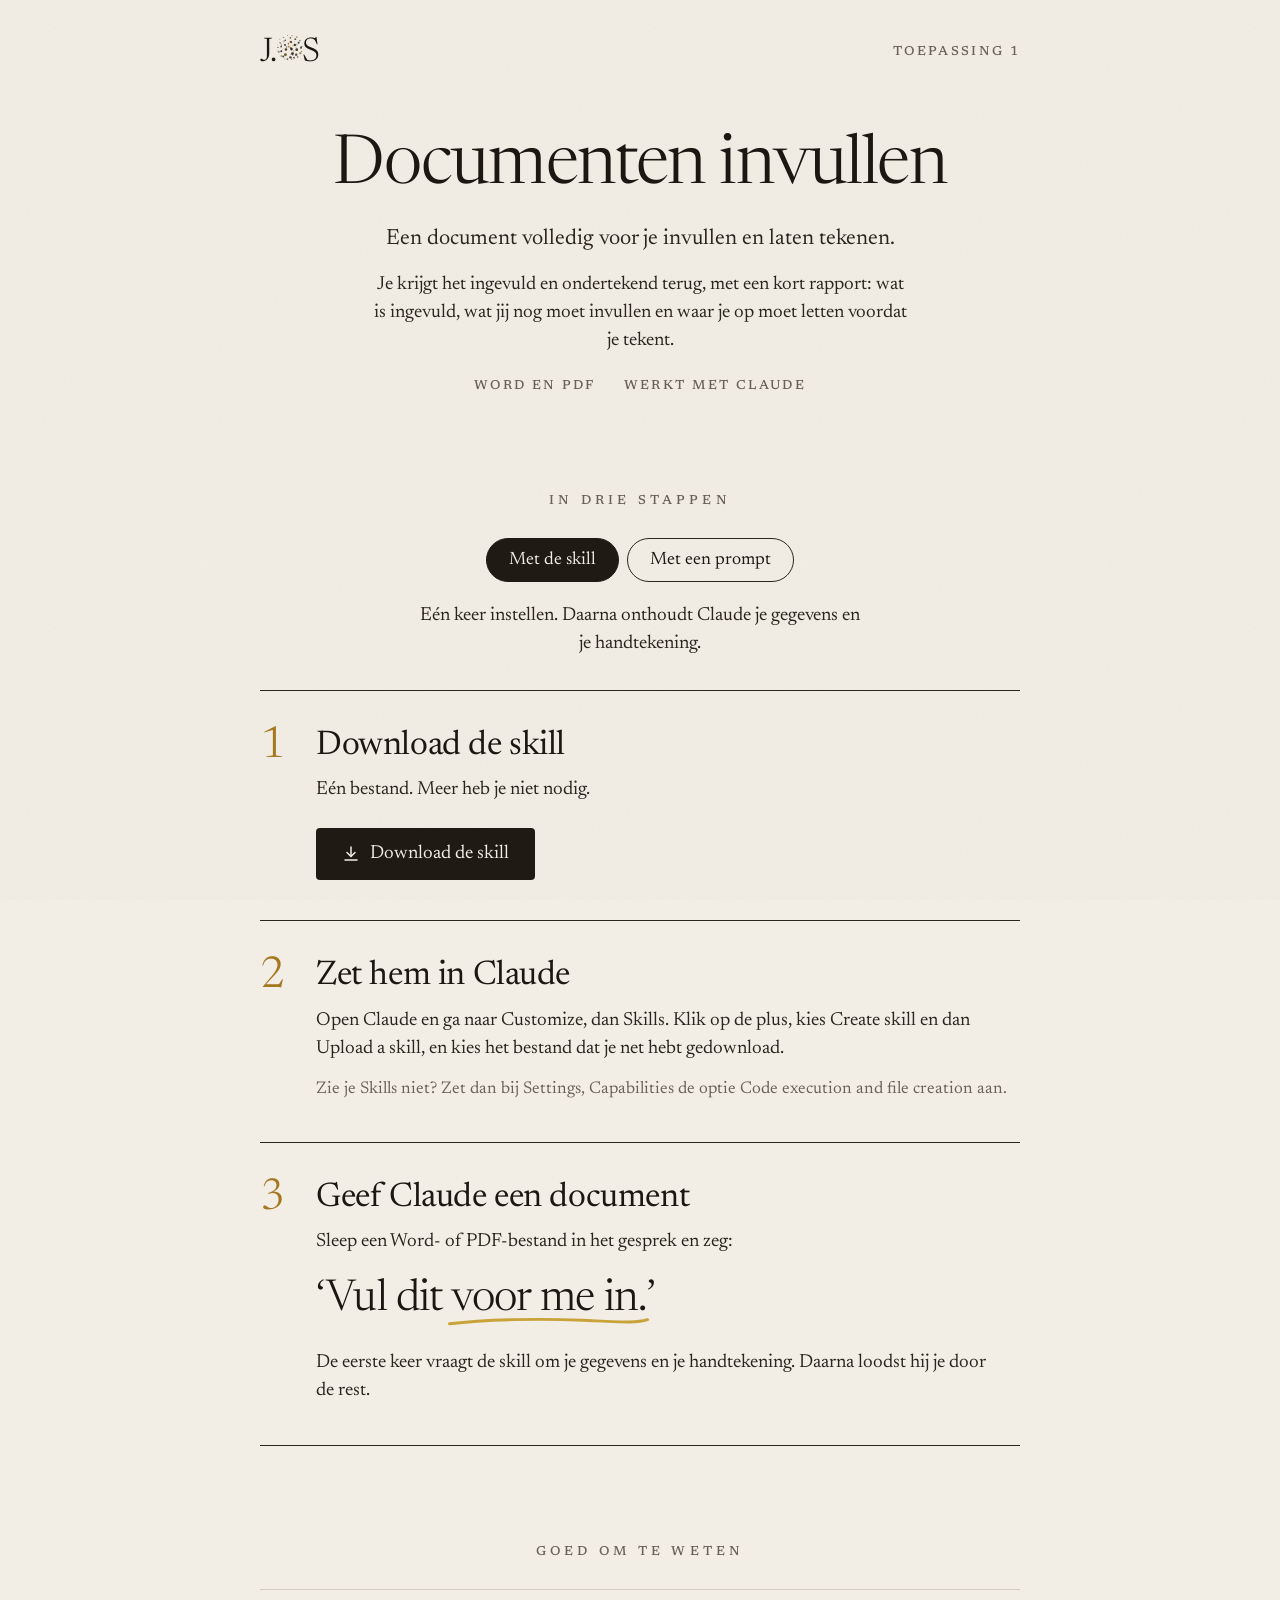
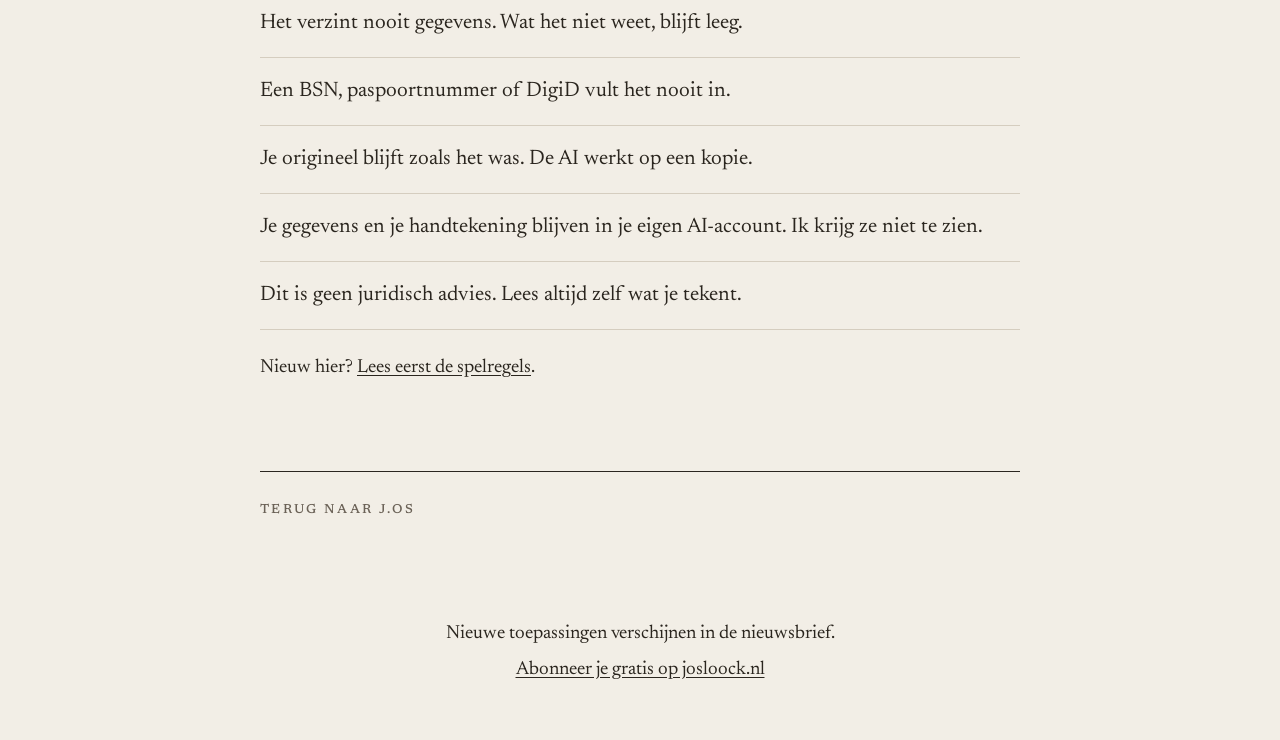
==== documenten-invullen/index.html @ 1855bec7 "Eerste versie van J.OS De homepage met het levende systeem, de pagina Begin hier en de eerste toepas" ====
<!doctype html>
<html lang="nl" class="no-js">
<head>
<meta charset="utf-8">
<meta name="viewport" content="width=device-width, initial-scale=1">
<title>Documenten invullen · J.OS</title>
<meta name="description" content="Een document volledig voor je invullen en laten tekenen.">
<meta name="robots" content="noindex, nofollow">
<meta name="theme-color" content="#F2EEE6">
<link rel="icon" href="../assets/favicon.svg" type="image/svg+xml">
<link rel="apple-touch-icon" href="../assets/apple-touch-icon.png">
<meta property="og:type" content="website">
<meta property="og:title" content="Documenten invullen · J.OS">
<meta property="og:description" content="Een document volledig voor je invullen en laten tekenen.">
<meta property="og:image" content="https://os.josloock.nl/assets/og.png">
<meta name="twitter:card" content="summary_large_image">
<link rel="preload" href="../assets/fonts/newsreader-latin-opsz-normal.woff2" as="font" type="font/woff2" crossorigin>
<link rel="stylesheet" href="../assets/site.css">
<script>try{if(sessionStorage.getItem("jos-arrive")){sessionStorage.removeItem("jos-arrive");document.documentElement.classList.add("arrive")}}catch(e){}</script>
</head>
<body>
<div class="page">

<header class="col">
<div class="topbar">
<a class="home-link" href="../index.html" aria-label="J.OS, terug naar het begin"><span class="mark" aria-hidden="true">J.<canvas data-orb="mini"></canvas>S</span></a>
<p class="caps">Toepassing 1</p>
</div>

<div class="intro">
<h1>Documenten invullen</h1>
<p class="lede">Een document volledig voor je invullen en laten tekenen.</p>
<p class="more">Je krijgt het ingevuld en ondertekend terug, met een kort rapport: wat is ingevuld, wat jij nog moet invullen en waar je op moet letten voordat je tekent.</p>
<ul class="meta caps">
<li>Word en PDF</li>
<li>Werkt met Claude</li>
</ul>
</div>
</header>

<main class="col">

<!-- Demo: zet hier de video neer zodra die er is.
<section class="demo" aria-label="Demo">
<video src="demo.mp4" poster="demo.jpg" controls preload="none"></video>
</section>
-->

<section class="section" aria-labelledby="stappen">
<h2 class="caps caps-wide center" id="stappen">In drie stappen</h2>

<div class="routes" role="tablist" aria-label="Kies hoe je begint">
<button class="route" type="button" role="tab" id="tab-skill" aria-controls="route-skill" aria-selected="true">Met de skill</button>
<button class="route" type="button" role="tab" id="tab-prompt" aria-controls="route-prompt" aria-selected="false">Met een prompt</button>
</div>

<div id="route-skill" role="tabpanel" aria-labelledby="tab-skill">
<p class="route-lede">Eén keer instellen. Daarna onthoudt Claude je gegevens en je handtekening.</p>
<ol class="steps">

<li class="step">
<span class="step-num" aria-hidden="true">1</span>
<div class="step-body">
<h3>Download de skill</h3>
<p>Eén bestand. Meer heb je niet nodig.</p>
<a class="button" href="../downloads/documenten-invullen.zip" download>
<svg viewBox="0 0 18 18" aria-hidden="true"><path d="M9 2v9"/><path d="M5 7.5l4 4 4-4"/><path d="M3 15h12"/></svg>
Download de skill
</a>
</div>
</li>

<li class="step">
<span class="step-num" aria-hidden="true">2</span>
<div class="step-body">
<h3>Zet hem in Claude</h3>
<p>Open Claude en ga naar Customize, dan Skills. Klik op de plus, kies Create skill en dan Upload a skill, en kies het bestand dat je net hebt gedownload.</p>
<p class="hint">Zie je Skills niet? Zet dan bij Settings, Capabilities de optie Code execution and file creation aan.</p>
</div>
</li>

<li class="step">
<span class="step-num" aria-hidden="true">3</span>
<div class="step-body">
<h3>Geef Claude een document</h3>
<p>Sleep een Word- of PDF-bestand in het gesprek en zeg:</p>
<p class="say">&lsquo;Vul dit <span class="u">voor me in.<svg viewBox="0 0 300 24" preserveAspectRatio="none" aria-hidden="true"><path pathLength="1" d="M4 15 C 60 7, 140 6, 200 9 S 280 14, 296 8"/></svg></span>&rsquo;</p>
<p class="after">De eerste keer vraagt de skill om je gegevens en je handtekening. Daarna loodst hij je door de rest.</p>
</div>
</li>

</ol>
</div>

<div id="route-prompt" role="tabpanel" aria-labelledby="tab-prompt">
<p class="route-lede">Meteen proberen, zonder iets te installeren. Je vult je gegevens elke keer zelf in.</p>
<ol class="steps">

<li class="step">
<span class="step-num" aria-hidden="true">1</span>
<div class="step-body">
<h3>Kopieer de prompt</h3>
<p>Bewaar hem ergens waar je hem terugvindt, met je gegevens er al in.</p>
<button class="button" type="button" data-copy="#prompt">
<svg viewBox="0 0 18 18" aria-hidden="true"><rect x="6" y="6" width="9" height="10" rx="1.5"/><path d="M12 6V3.5A1.5 1.5 0 0 0 10.5 2h-6A1.5 1.5 0 0 0 3 3.5v8A1.5 1.5 0 0 0 4.5 13H6"/></svg>
<span>Kopieer de prompt</span>
</button>
<pre class="prompt" id="prompt" tabindex="0">Je gaat een document voor mij invullen en ondertekenen. Het document zit als bijlage bij dit bericht. Mijn handtekening zit er als afbeelding bij, als ik wil dat je tekent.

MIJN GEGEVENS
Vul in wat je kwijt wilt en laat de rest leeg.
Naam:
Adres:
Postcode en woonplaats:
E-mailadres:
Telefoon:
Plaats van ondertekening:
Bedrijfsnaam en KvK-nummer, alleen als ik namens een bedrijf teken:
Functie:

ZO WERK JE
1. Werk op een kopie. Laat mijn origineel zoals het is en behoud de opmaak.
2. Vul alleen in wat hierboven staat of wat ik in dit gesprek zeg. Verzin nooit gegevens. Wat je niet weet, blijft leeg.
3. Vul nooit een BSN, paspoortnummer of DigiD in.
4. Schrijf de datum van vandaag voluit, bijvoorbeeld 13 augustus 2026, tenzij het veld om een andere notatie vraagt.
5. Zet mijn handtekening op de handtekeninglijn, zonder dat hij over tekst valt. Heb ik geen handtekening meegestuurd, laat die plek dan leeg en zeg dat erbij.
6. Bekijk het resultaat zelf voordat je het teruggeeft. Staat alles op de juiste plek?
7. Geef het ingevulde document terug als bestand, in hetzelfde formaat.

Kun je het bestand niet zelf bewerken? Zeg dat dan eerlijk en geef me per veld wat ik moet invullen.

SLUIT AF MET DIT RAPPORT
Ingevuld: in één zin wat je hebt ingevuld en of de handtekening staat.
Nog invullen door jou: elk veld dat leeg bleef, met de pagina en de reden.
Let op in dit document: drie tot vijf punten die financieel of juridisch het zwaarst wegen, met de vindplaats erbij. Denk aan looptijd en stilzwijgende verlenging, opzegtermijn, aansprakelijkheid, boetes, eenzijdige wijzigingen en bijlagen die ontbreken. Dit is geen juridisch advies.</pre>
</div>
</li>

<li class="step">
<span class="step-num" aria-hidden="true">2</span>
<div class="step-body">
<h3>Plak hem in je AI</h3>
<p>Open Claude of ChatGPT, plak de prompt en vul bovenaan je gegevens in.</p>
</div>
</li>

<li class="step">
<span class="step-num" aria-hidden="true">3</span>
<div class="step-body">
<h3>Voeg je document toe</h3>
<p>Sleep het Word- of PDF-bestand erbij, en een foto van je handtekening als je wilt dat hij tekent. Verstuur.</p>
</div>
</li>

</ol>
</div>
</section>

<section class="section" aria-labelledby="weten">
<h2 class="caps caps-wide center" id="weten">Goed om te weten</h2>
<ul class="notes">
<li>Het verzint nooit gegevens. Wat het niet weet, blijft leeg.</li>
<li>Een BSN, paspoortnummer of DigiD vult het nooit in.</li>
<li>Je origineel blijft zoals het was. De AI werkt op een kopie.</li>
<li>Je gegevens en je handtekening blijven in je eigen AI-account. Ik krijg ze niet te zien.</li>
<li>Dit is geen juridisch advies. Lees altijd zelf wat je tekent.</li>
</ul>
<p class="aside">Nieuw hier? <a href="../begin-hier/index.html#spelregels">Lees eerst de spelregels</a>.</p>
</section>

<nav class="pager" aria-label="Verder">
<a class="caps caps-link" href="../index.html">Terug naar J.OS</a>
</nav>

</main>

<footer class="foot col">
<p>Nieuwe toepassingen verschijnen in de nieuwsbrief.</p>
<p><a class="foot-link" href="https://josloock.nl">Abonneer je gratis op josloock.nl</a></p>
</footer>

</div>
<script src="../assets/os.js"></script>
</body>
</html>
---- assets/site.css ----
/* J.OS — huisstijl: papier, inkt, Newsreader, één goud accent */

@font-face {
  font-family: 'Newsreader';
  font-style: normal;
  font-display: swap;
  font-weight: 200 800;
  src: url('fonts/newsreader-latin-opsz-normal.woff2') format('woff2');
}

:root {
  --paper: #F2EEE6;
  --ink: #1C1712;
  --line: #2B2620;
  --body: #2A251E;
  --muted: #6B6257;
  --soft: #D5CDBF;
  --leader: #B5AC9C;
  --gold: #C9A23A;
  --oker: #A57820;
  --oker-dark: #7D5C16;
  --espresso: #1F1A14;
  --col: 760px;
}

* { box-sizing: border-box; }
html { -webkit-text-size-adjust: 100%; scroll-behavior: smooth; }
body {
  margin: 0;
  background: var(--paper);
  color: var(--ink);
  font-family: 'Newsreader', Georgia, 'Times New Roman', serif;
  font-size: 19px;
  line-height: 1.48;
  font-optical-sizing: auto;
  -webkit-font-smoothing: antialiased;
}
/* heel subtiele papierkorrel */
body::before {
  content: "";
  position: fixed;
  inset: 0;
  pointer-events: none;
  opacity: .5;
  background-image: url("data:image/svg+xml;utf8,<svg xmlns='http://www.w3.org/2000/svg' width='300' height='300'><filter id='n'><feTurbulence type='fractalNoise' baseFrequency='.9' numOctaves='2' stitchTiles='stitch'/><feColorMatrix values='0 0 0 0 0.45  0 0 0 0 0.38  0 0 0 0 0.28  0 0 0 .10 0'/></filter><rect width='100%' height='100%' filter='url(%23n)'/></svg>");
}

a { color: inherit; text-underline-offset: 3px; }
a:hover { color: var(--oker-dark); }
:focus-visible { outline: 2px solid var(--oker-dark); outline-offset: 3px; }
h1, h2, h3, p, ol, ul { margin: 0; }
h1, h2, h3, .tagline { text-wrap: balance; }
p, li { text-wrap: pretty; }
[hidden] { display: none !important; }
ol, ul { padding: 0; list-style: none; }

.page {
  position: relative;
  min-height: 100vh;
  display: flex;
  flex-direction: column;
  align-items: center;
  padding-block: 28px 48px;
  padding-left: max(clamp(20px, 5vw, 60px), env(safe-area-inset-left, 0px));
  padding-right: max(clamp(20px, 5vw, 60px), env(safe-area-inset-right, 0px));
}
.col { width: 100%; max-width: var(--col); }
.center { text-align: center; }

.caps {
  font-size: 13px;
  font-weight: 500;
  letter-spacing: .18em;
  text-transform: uppercase;
  color: var(--muted);
}
.caps-wide { letter-spacing: .32em; }
.caps-link {
  display: inline-flex;
  align-items: center;
  min-height: 44px;
  text-decoration: none;
}

/* gouden, met de hand getekende onderstreping */
.u { position: relative; white-space: nowrap; }
.u svg {
  position: absolute;
  left: -2%;
  bottom: -.16em;
  width: 104%;
  height: .32em;
  overflow: visible;
}
.u path { fill: none; stroke: var(--gold); stroke-width: 5; stroke-linecap: round; }

/* ---------- homepage ---------- */

.hero { display: flex; flex-direction: column; align-items: center; text-align: center; }
.wordmark {
  font-size: clamp(40px, 4.4vw, 52px);
  font-weight: 340;
  line-height: 1;
  letter-spacing: -.03em;
}
.byline { margin-top: 8px; font-size: 12px; }
.byline a { display: inline-block; padding: 14px 0; margin: -14px 0; text-decoration: none; }
.byline a:hover { text-decoration: underline; }

.stage { position: relative; width: 100%; height: 540px; margin-top: 4px; }
.stage canvas { position: absolute; inset: 0; width: 100%; height: 100%; pointer-events: none; }
/* zonder JavaScript: een stille, gestippelde bol */
.no-js .stage::before {
  content: "";
  position: absolute;
  left: 50%;
  top: 53%;
  width: 280px;
  height: 280px;
  transform: translate(-50%, -50%);
  border-radius: 50%;
  background: radial-gradient(var(--line) 1.1px, transparent 1.6px) 0 0 / 9px 9px;
}

/* een toepassing: een punt dat uit het systeem komt */
.node {
  position: absolute;
  left: 0;
  top: 0;
  display: inline-flex;
  flex-direction: column;
  align-items: center;
  gap: 9px;
  width: max-content;
  max-width: 190px;
  text-align: center;
  text-decoration: none;
  font-size: 20px;
  line-height: 1.2;
  color: var(--ink);
  opacity: 0;
}
.node-dot {
  position: relative;
  flex: none;
  width: 14px;
  height: 14px;
  border-radius: 50%;
  background: var(--oker);
  transform: scale(calc(var(--grow, 1) * var(--hot, 1)));
  transition: transform .35s cubic-bezier(.2, .7, .2, 1);
}
.node-dot::after {
  content: "";
  position: absolute;
  inset: -6px;
  border-radius: 50%;
  border: 1px solid var(--oker);
  opacity: 0;
}
/* het punt licht op wanneer een signaal uit de bol aankomt */
.node.ping .node-dot::after { animation: ping 1.5s ease-out; }
a.node:hover .node-dot::after { animation: ping 1.3s ease-out infinite; }

/* het startpunt: het eerste punt dat uit het wezen komt, met een vaste ring */
.node-start .node-dot { width: 16px; height: 16px; box-shadow: 0 0 0 5px var(--paper), 0 0 0 6px var(--oker); }
.node-start .node-label { font-size: 22px; }

/* het wezen zelf is aanklikbaar: het opent het startpunt */
.core-link { position: absolute; left: 0; top: 0; border-radius: 50%; }
.node-up { flex-direction: column-reverse; }
.node-text { display: flex; flex-direction: column; align-items: center; gap: 5px; opacity: var(--label, 1); }
a.node:hover { color: var(--ink); }
a.node:hover, .node.hot { --hot: 1.5; }
a.node:hover .node-label, a.node.hot .node-label { text-decoration: underline; text-decoration-color: var(--gold); text-decoration-thickness: 2px; text-underline-offset: 5px; }
.node-soon { color: var(--muted); }
.node-soon .node-dot { width: 12px; height: 12px; background: var(--paper); border: 1.5px solid var(--muted); }
.node-soon .node-dot::after { display: none; }
.node-note { font-size: 11px; font-weight: 500; letter-spacing: .18em; text-transform: uppercase; }
@keyframes ping {
  0% { transform: scale(.7); opacity: .75; }
  70%, 100% { transform: scale(2.1); opacity: 0; }
}

/* erin duiken: de overgang van een punt naar zijn pagina */
.dive { position: fixed; inset: 0; z-index: 50; pointer-events: none; }
.diving, .diving body { overflow: hidden; }
.page { will-change: auto; }
.arrive .page { animation: arrive .85s cubic-bezier(.16, .8, .24, 1) both; }
.leaving .page { opacity: 0; transform: translateY(8px) scale(.985); transition: opacity .22s ease, transform .22s ease; }
@keyframes arrive {
  from { opacity: 0; transform: scale(.93); }
  to { opacity: 1; transform: none; }
}

/* rustige opkomst bij het laden */
@keyframes rise {
  from { opacity: 0; transform: translateY(10px); }
}
@keyframes draw {
  from { stroke-dashoffset: 1; }
}
.wordmark, .byline, .tagline, .hero > .lede { animation: rise .9s cubic-bezier(.2, .7, .2, 1) backwards; }
.byline { animation-delay: .1s; }
.tagline { animation-delay: .9s; }
.hero > .lede { animation-delay: 1.05s; }
.u path { stroke-dasharray: 1; stroke-dashoffset: 0; animation: draw .9s cubic-bezier(.3, .6, .2, 1) 1.5s backwards; }
.step .u path { animation-delay: .9s; }

.tagline {
  margin-top: 16px;
  font-size: clamp(32px, 3.6vw, 46px);
  font-weight: 340;
  line-height: 1.1;
  letter-spacing: -.018em;
}
.lede { margin-top: 24px; max-width: 560px; font-size: 22px; color: var(--body); text-wrap: balance; }

.section { margin-top: 96px; }
.toc { margin-top: 28px; border-top: 1px solid var(--line); }
.toc-item { position: relative; display: flex; gap: 20px; padding: 30px 0; border-bottom: 1px solid var(--soft); }
.toc-title a::after { content: ""; position: absolute; inset: 0; }
.toc-num { flex: none; width: 36px; padding-top: 5px; font-size: 30px; line-height: 1.15; color: var(--oker); }
.toc-body { flex: 1; min-width: 0; }
.toc-head { display: flex; align-items: baseline; gap: 14px; }
.toc-title { font-size: 30px; font-weight: 400; line-height: 1.15; letter-spacing: -.01em; }
.toc-title a { display: inline-block; padding: 5px 0; text-decoration: none; }
.toc-title span { display: inline-block; padding: 5px 0; }
.toc-leader { flex: 1; min-width: 24px; border-bottom: 2px dotted var(--leader); }
.toc-desc { margin-top: 10px; color: var(--body); }
.toc-item.soon .toc-title, .toc-item.soon .toc-num { color: var(--muted); }
.toc-dot { display: inline-block; width: 12px; height: 12px; margin: 10px 0 0 3px; border-radius: 50%; background: var(--oker); }
.toc-leader { transition: border-color .3s ease; }
.toc-item.hot .toc-leader { border-bottom-color: var(--gold); }
.toc-item.hot .toc-title a { color: var(--oker-dark); }

/* ---------- toepassingspagina ---------- */

.topbar { display: flex; flex-wrap: wrap; align-items: center; justify-content: space-between; gap: 4px 24px; }
/* het woordmerk in het menu: de O is het wezen zelf */
.home-link { display: inline-flex; align-items: center; min-height: 48px; text-decoration: none; }
.mark { display: inline-flex; align-items: baseline; font-size: 34px; font-weight: 340; line-height: 1; letter-spacing: -.03em; }
.mark canvas { width: .78em; height: .78em; margin: 0 -.015em -.055em .005em; }

.intro { margin-top: 56px; display: flex; flex-direction: column; align-items: center; text-align: center; }
.intro h1 { font-size: clamp(44px, 5.4vw, 68px); font-weight: 340; line-height: 1.04; letter-spacing: -.02em; }
.intro .lede { margin-top: 20px; }
.intro .more { margin-top: 16px; max-width: 560px; color: var(--body); }
.meta { margin-top: 20px; display: flex; flex-wrap: wrap; justify-content: center; gap: 6px 28px; }

.demo { margin-top: 56px; }
.demo video, .demo img { display: block; width: 100%; height: auto; }

.steps { margin-top: 32px; border-bottom: 1px solid var(--line); }
.step { display: flex; gap: 20px; padding: 36px 0 40px; border-top: 1px solid var(--line); }
.step-num { flex: none; width: 36px; font-size: 44px; font-weight: 340; line-height: .95; color: var(--oker); }
.step-body { flex: 1; min-width: 0; }
.step h3 { font-size: 34px; font-weight: 400; line-height: 1.15; letter-spacing: -.012em; }
.step p { margin-top: 10px; color: var(--body); }
.step .hint { margin-top: 14px; font-size: 17px; color: var(--muted); }
.step .say {
  margin-top: 20px;
  font-size: clamp(32px, 3.6vw, 44px);
  font-weight: 340;
  line-height: 1.1;
  letter-spacing: -.018em;
  color: var(--ink);
}
.step .after { margin-top: 24px; }

.button {
  margin-top: 24px;
  display: inline-flex;
  align-items: center;
  gap: 10px;
  min-height: 52px;
  padding: 0 26px;
  border-radius: 4px;
  background: var(--espresso);
  color: var(--paper);
  font-size: 19px;
  text-decoration: none;
  transition: background .2s ease;
}
.button:hover { background: #3A3026; color: var(--paper); }
button.button { border: 0; font-family: inherit; cursor: pointer; }

/* kiezen: met de skill of met een prompt */
.routes { margin: 28px auto 0; display: flex; flex-wrap: wrap; justify-content: center; gap: 8px; }
.no-js .routes { display: none; }
.route {
  min-height: 44px;
  padding: 0 22px;
  border: 1px solid var(--line);
  border-radius: 999px;
  background: transparent;
  color: var(--ink);
  font-family: inherit;
  font-size: 18px;
  cursor: pointer;
  transition: background .2s ease, color .2s ease;
}
.route[aria-selected="true"] { background: var(--espresso); border-color: var(--espresso); color: var(--paper); }
.route-lede { margin: 20px auto 0; max-width: 560px; text-align: center; color: var(--body); }
.no-js .route-lede { margin-top: 56px; }
.prompt {
  margin: 20px 0 0;
  max-height: 320px;
  overflow: auto;
  padding: 20px 22px;
  border: 1px solid var(--soft);
  background: #F8F5EF;
  color: var(--body);
  font-family: inherit;
  font-size: 17px;
  line-height: 1.5;
  white-space: pre-wrap;
  overflow-wrap: anywhere;
}
.button svg { width: 18px; height: 18px; fill: none; stroke: currentColor; stroke-width: 1.5; stroke-linecap: round; stroke-linejoin: round; }

.notes { margin-top: 28px; border-top: 1px solid var(--soft); font-size: 21px; color: var(--body); }
.notes li { padding: 18px 0; border-bottom: 1px solid var(--soft); }
.aside { margin-top: 24px; color: var(--body); }
.rules { margin-top: 20px; border-top: 1px solid var(--soft); }
.rules li { padding: 16px 0; border-bottom: 1px solid var(--soft); color: var(--body); }
.rules strong { display: block; font-weight: 500; color: var(--ink); }
.rules .hint { margin-top: 6px; }
.text { margin: 28px auto 0; max-width: 640px; display: flex; flex-direction: column; gap: 18px; font-size: 21px; color: var(--body); }

.pager {
  margin-top: 88px;
  border-top: 1px solid var(--line);
  padding-top: 16px;
  display: flex;
  flex-wrap: wrap;
  align-items: center;
  justify-content: space-between;
  gap: 8px 32px;
}

/* ---------- voet ---------- */

.foot { margin-top: auto; padding-top: 88px; text-align: center; }
.foot p { color: var(--body); }
.foot .foot-link { display: inline-flex; align-items: center; min-height: 44px; }
.foot .caps { margin-top: 28px; }

/* op een smal scherm meer lucht tussen de titel en het bovenste punt */
@media (max-width: 759px) {
  .stage { height: 580px; margin-top: 20px; }
  .node { max-width: 150px; font-size: 19px; }
  .no-js .stage::before { top: 215px; width: 180px; height: 180px; }
}

@media (max-width: 560px) {
  .page { padding-top: 20px; }
  .byline { font-size: 11px; letter-spacing: .14em; }
  .text { font-size: 19px; }
  .toc-item, .step { gap: 12px; }
  .toc-num, .step-num { width: 28px; }
  .toc-title { font-size: 26px; }
  .toc-leader { display: none; }
  .toc-head { justify-content: space-between; flex-wrap: wrap; row-gap: 0; }
  .toc-title { min-width: 0; overflow-wrap: anywhere; }
  .step h3 { font-size: 28px; }
  .notes { font-size: 19px; }
  .section { margin-top: 72px; }
}

@media (prefers-reduced-motion: reduce) {
  html { scroll-behavior: auto; }
  *, *::before, *::after { animation: none !important; transition: none !important; }
}
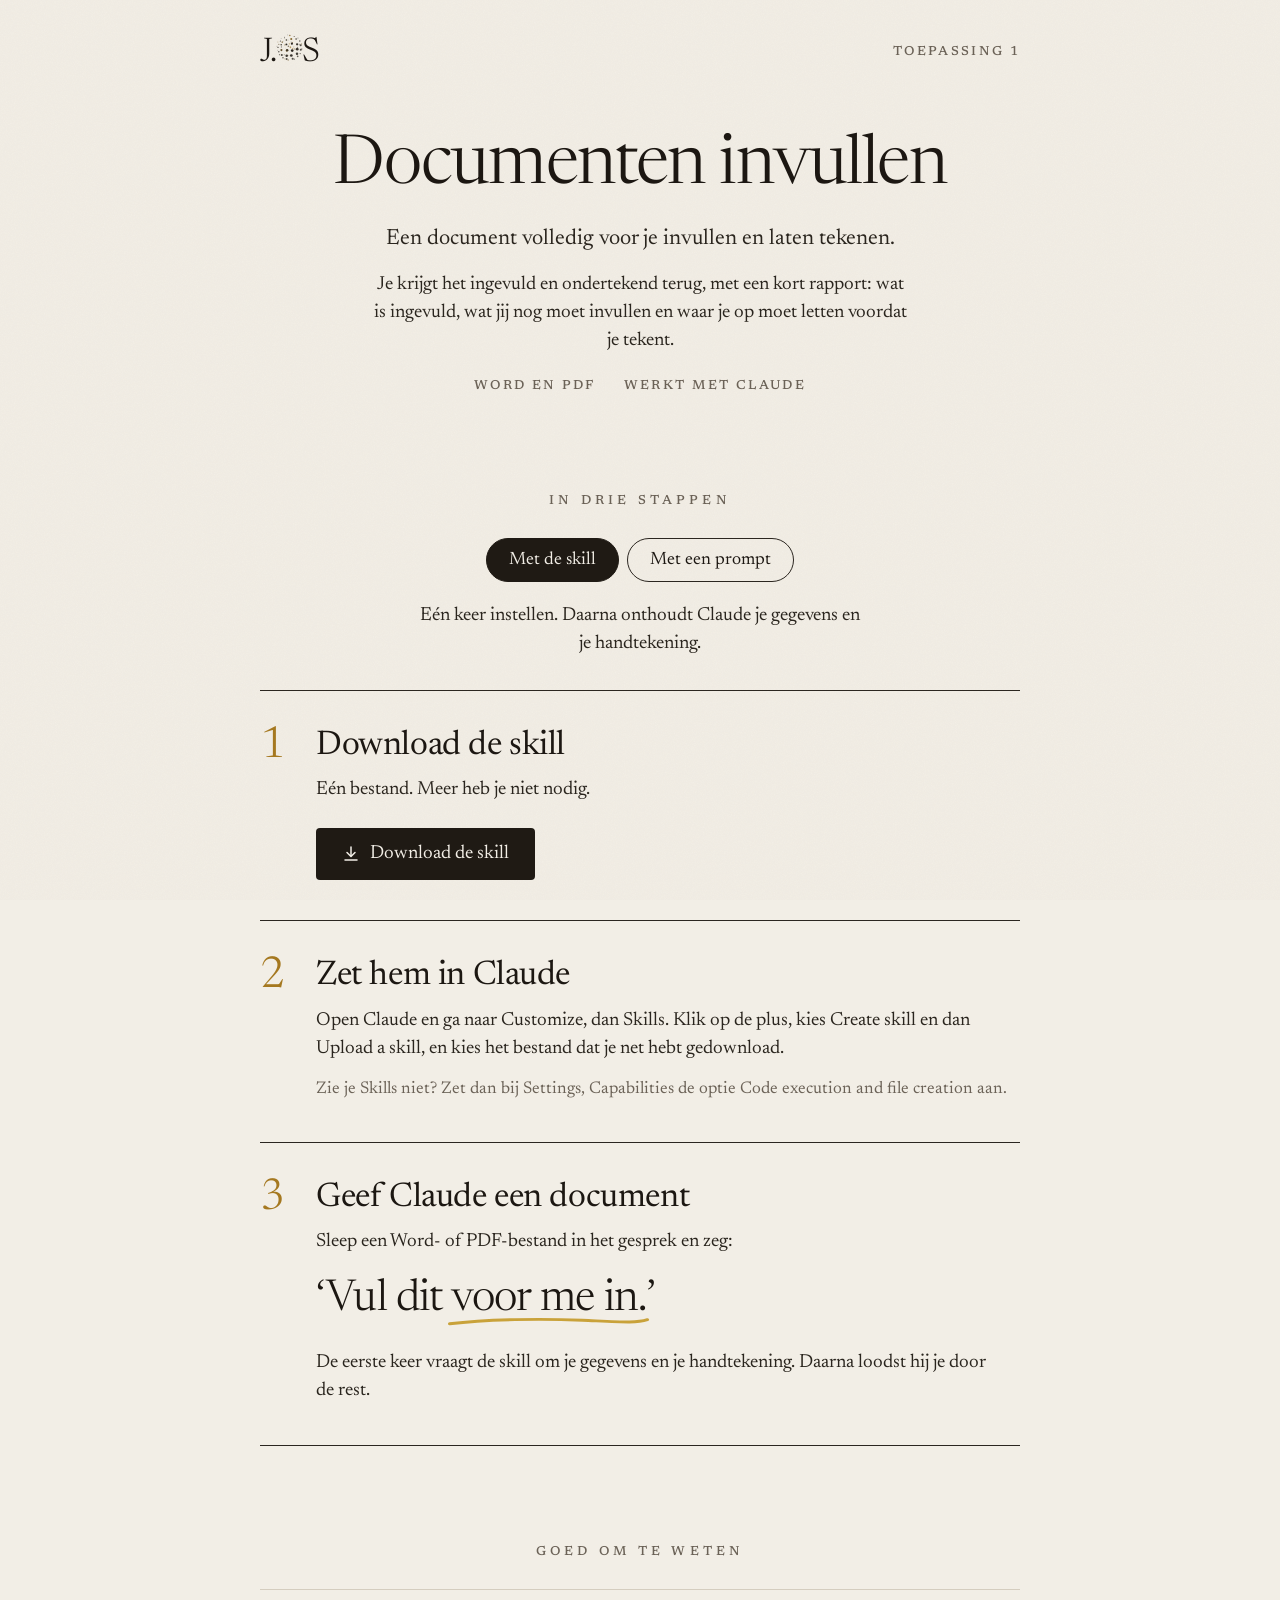
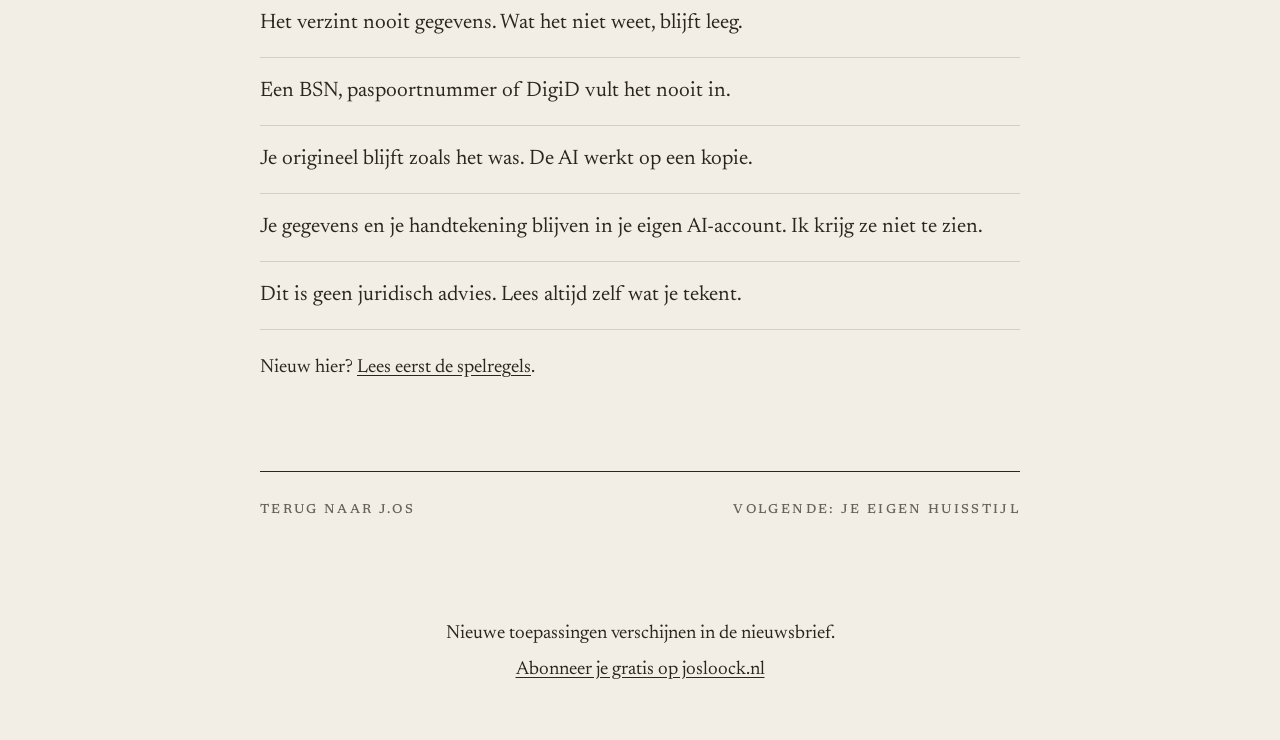
==== commit e28146b2: "Overzicht met blokken en thema's, nieuwe toepassing: je eigen huisstijl De lijst onder de bol is een" ====
--- a/documenten-invullen/index.html
+++ b/documenten-invullen/index.html
@@ -170,6 +170,7 @@
 
 <nav class="pager" aria-label="Verder">
 <a class="caps caps-link" href="../index.html">Terug naar J.OS</a>
+<a class="caps caps-link" href="../huisstijl/index.html">Volgende: je eigen huisstijl</a>
 </nav>
 
 </main>
--- a/assets/site.css
+++ b/assets/site.css
@@ -107,7 +107,7 @@
 .byline a { display: inline-block; padding: 14px 0; margin: -14px 0; text-decoration: none; }
 .byline a:hover { text-decoration: underline; }
 
-.stage { position: relative; width: 100%; height: 540px; margin-top: 4px; }
+.stage { position: relative; width: 100%; height: 560px; margin-top: 4px; }
 .stage canvas { position: absolute; inset: 0; width: 100%; height: 100%; pointer-events: none; }
 /* zonder JavaScript: een stille, gestippelde bol */
 .no-js .stage::before {
@@ -173,7 +173,7 @@
 a.node:hover { color: var(--ink); }
 a.node:hover, .node.hot { --hot: 1.5; }
 a.node:hover .node-label, a.node.hot .node-label { text-decoration: underline; text-decoration-color: var(--gold); text-decoration-thickness: 2px; text-underline-offset: 5px; }
-.node-soon { color: var(--muted); }
+.node-soon { color: var(--muted); font-size: 18px; max-width: 170px; }
 .node-soon .node-dot { width: 12px; height: 12px; background: var(--paper); border: 1.5px solid var(--muted); }
 .node-soon .node-dot::after { display: none; }
 .node-note { font-size: 11px; font-weight: 500; letter-spacing: .18em; text-transform: uppercase; }
@@ -217,21 +217,40 @@
 .lede { margin-top: 24px; max-width: 560px; font-size: 22px; color: var(--body); text-wrap: balance; }
 
 .section { margin-top: 96px; }
-.toc { margin-top: 28px; border-top: 1px solid var(--line); }
-.toc-item { position: relative; display: flex; gap: 20px; padding: 30px 0; border-bottom: 1px solid var(--soft); }
-.toc-title a::after { content: ""; position: absolute; inset: 0; }
-.toc-num { flex: none; width: 36px; padding-top: 5px; font-size: 30px; line-height: 1.15; color: var(--oker); }
-.toc-body { flex: 1; min-width: 0; }
-.toc-head { display: flex; align-items: baseline; gap: 14px; }
-.toc-title { font-size: 30px; font-weight: 400; line-height: 1.15; letter-spacing: -.01em; }
-.toc-title a { display: inline-block; padding: 5px 0; text-decoration: none; }
-.toc-title span { display: inline-block; padding: 5px 0; }
-.toc-leader { flex: 1; min-width: 24px; border-bottom: 2px dotted var(--leader); }
-.toc-desc { margin-top: 10px; color: var(--body); }
-.toc-item.soon .toc-title, .toc-item.soon .toc-num { color: var(--muted); }
-.toc-dot { display: inline-block; width: 12px; height: 12px; margin: 10px 0 0 3px; border-radius: 50%; background: var(--oker); }
-.toc-leader { transition: border-color .3s ease; }
-.toc-item.hot .toc-leader { border-bottom-color: var(--gold); }
+/* het overzicht met toepassingen: blokken met dezelfde punten als bij de bol */
+.toc { margin-top: 28px; display: grid; grid-template-columns: repeat(2, minmax(0, 1fr)); gap: 16px; }
+.toc-item {
+  position: relative;
+  display: flex;
+  flex-direction: column;
+  gap: 28px;
+  min-height: 208px;
+  padding: 20px 22px 22px;
+  border: 1px solid var(--soft);
+  border-radius: 6px;
+  background: #F8F5EF;
+  transition: border-color .3s ease;
+}
+.toc-item.soon { background: transparent; }
+.toc-start { grid-column: 1 / -1; min-height: 0; }
+/* een blok dat alleen op de laatste rij zou staan, krijgt de hele breedte */
+.toc-item:last-child:nth-child(even) { grid-column: 1 / -1; min-height: 0; }
+.toc-top { display: flex; align-items: center; justify-content: space-between; gap: 12px; min-height: 22px; }
+.toc-theme { display: inline-flex; align-items: center; gap: 10px; }
+.toc-dot { flex: none; width: 12px; height: 12px; border-radius: 50%; background: var(--oker); transition: transform .3s cubic-bezier(.2, .7, .2, 1); }
+.toc-start .toc-dot { margin: 0 5px; box-shadow: 0 0 0 4px #F8F5EF, 0 0 0 5px var(--oker); }
+.toc-item.soon .toc-dot { background: var(--paper); border: 1.5px solid var(--muted); }
+.toc-go { flex: none; color: var(--oker); transition: transform .3s cubic-bezier(.2, .7, .2, 1); }
+.toc-go svg { display: block; width: 20px; height: 13px; fill: none; stroke: currentColor; stroke-width: 1.4; stroke-linecap: round; stroke-linejoin: round; }
+.toc-body { margin-top: auto; min-width: 0; }
+.toc-title { font-size: 26px; font-weight: 400; line-height: 1.2; letter-spacing: -.01em; }
+.toc-title a { text-decoration: none; }
+.toc-title a::after { content: ""; position: absolute; inset: 0; border-radius: 6px; }
+.toc-desc { margin-top: 8px; font-size: 18px; color: var(--body); }
+.toc-item.soon .toc-title, .toc-item.soon .toc-desc { color: var(--muted); }
+.toc-item.hot:not(.soon) { border-color: var(--oker); }
+.toc-item.hot:not(.soon) .toc-dot { transform: scale(1.4); }
+.toc-item.hot .toc-go { transform: translateX(5px); }
 .toc-item.hot .toc-title a { color: var(--oker-dark); }
 
 /* ---------- toepassingspagina ---------- */
@@ -266,7 +285,9 @@
   letter-spacing: -.018em;
   color: var(--ink);
 }
+.step .say { overflow-wrap: anywhere; }
 .step .after { margin-top: 24px; }
+.pager a + a { text-align: right; }
 
 .button {
   margin-top: 24px;
@@ -353,16 +374,22 @@
   .no-js .stage::before { top: 215px; width: 180px; height: 180px; }
 }
 
+@media (max-width: 640px) {
+  .toc { grid-template-columns: minmax(0, 1fr); gap: 12px; }
+  .toc-item { min-height: 0; gap: 20px; }
+}
+
+@media (max-width: 360px) {
+  .node { max-width: 124px; font-size: 17px; }
+}
+
 @media (max-width: 560px) {
   .page { padding-top: 20px; }
   .byline { font-size: 11px; letter-spacing: .14em; }
   .text { font-size: 19px; }
-  .toc-item, .step { gap: 12px; }
-  .toc-num, .step-num { width: 28px; }
-  .toc-title { font-size: 26px; }
-  .toc-leader { display: none; }
-  .toc-head { justify-content: space-between; flex-wrap: wrap; row-gap: 0; }
-  .toc-title { min-width: 0; overflow-wrap: anywhere; }
+  .step { gap: 12px; }
+  .step-num { width: 28px; }
+  .toc-title { font-size: 24px; overflow-wrap: anywhere; }
   .step h3 { font-size: 28px; }
   .notes { font-size: 19px; }
   .section { margin-top: 72px; }
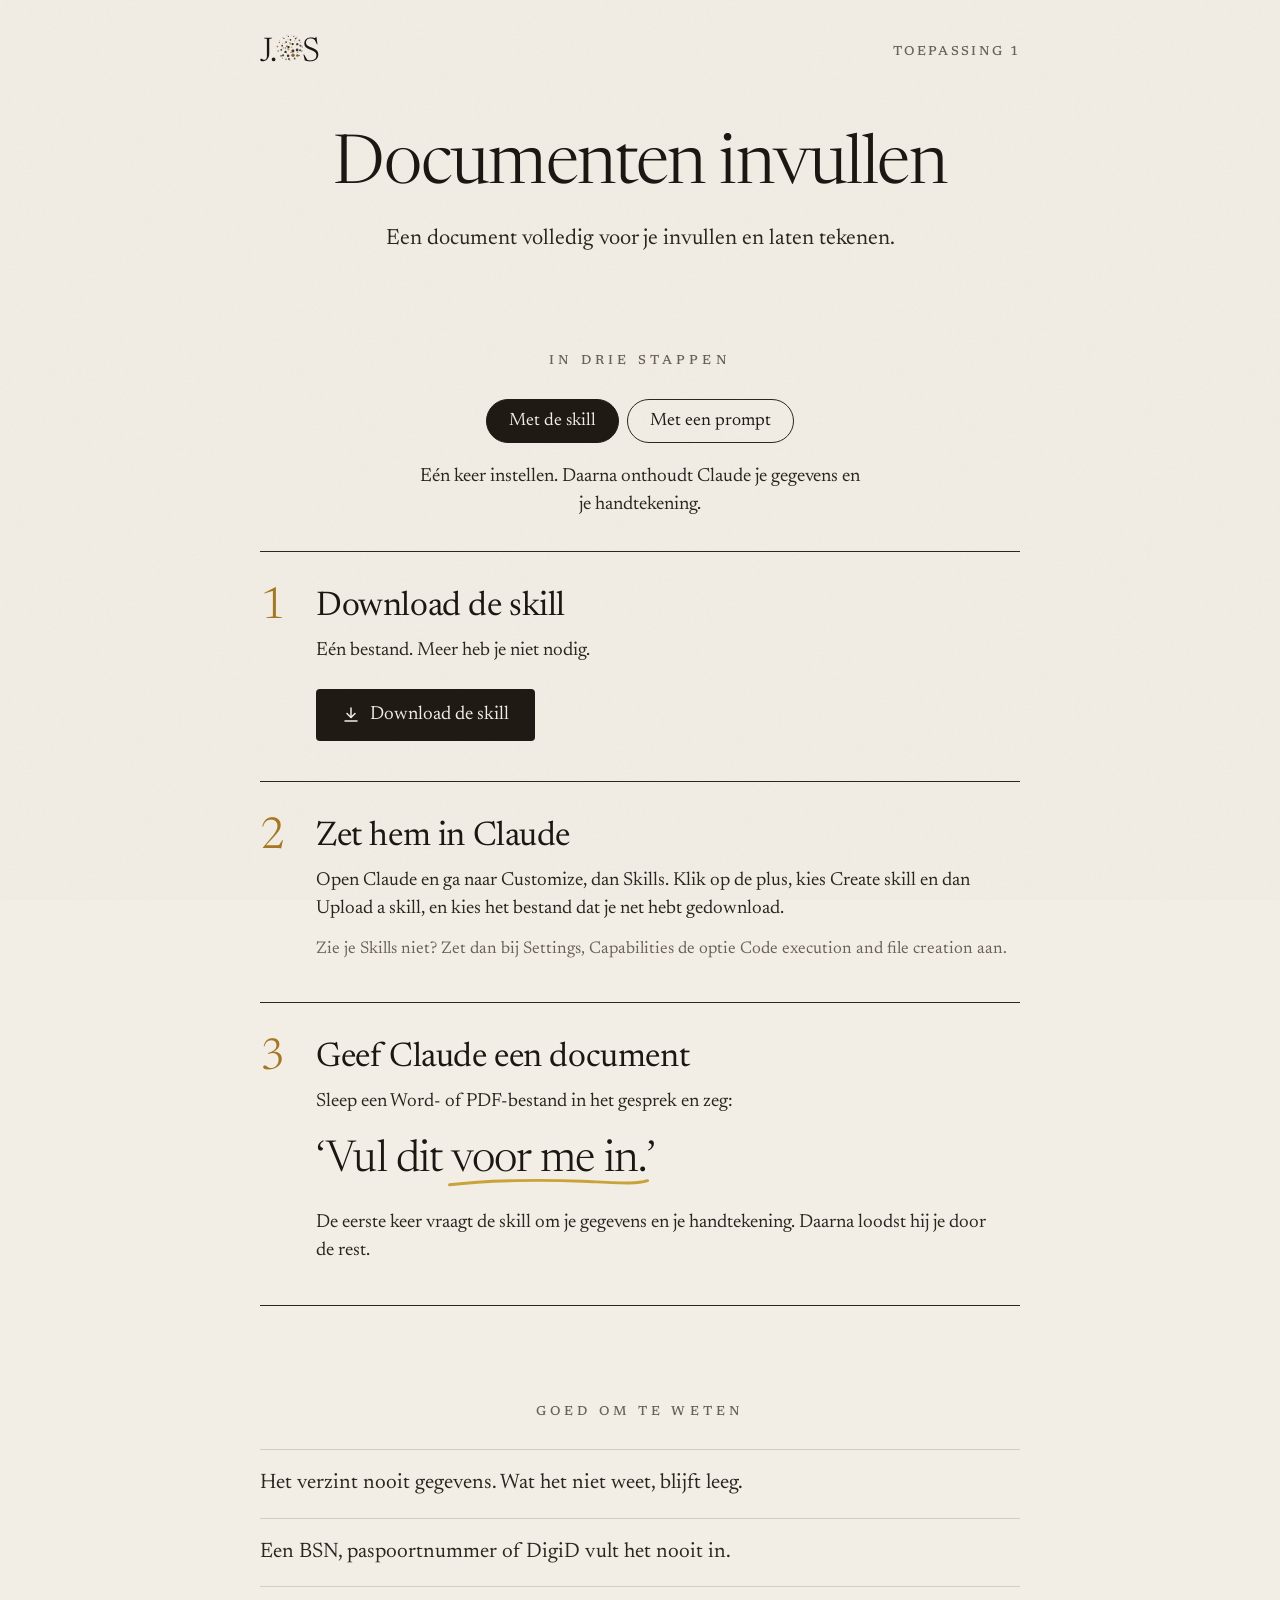
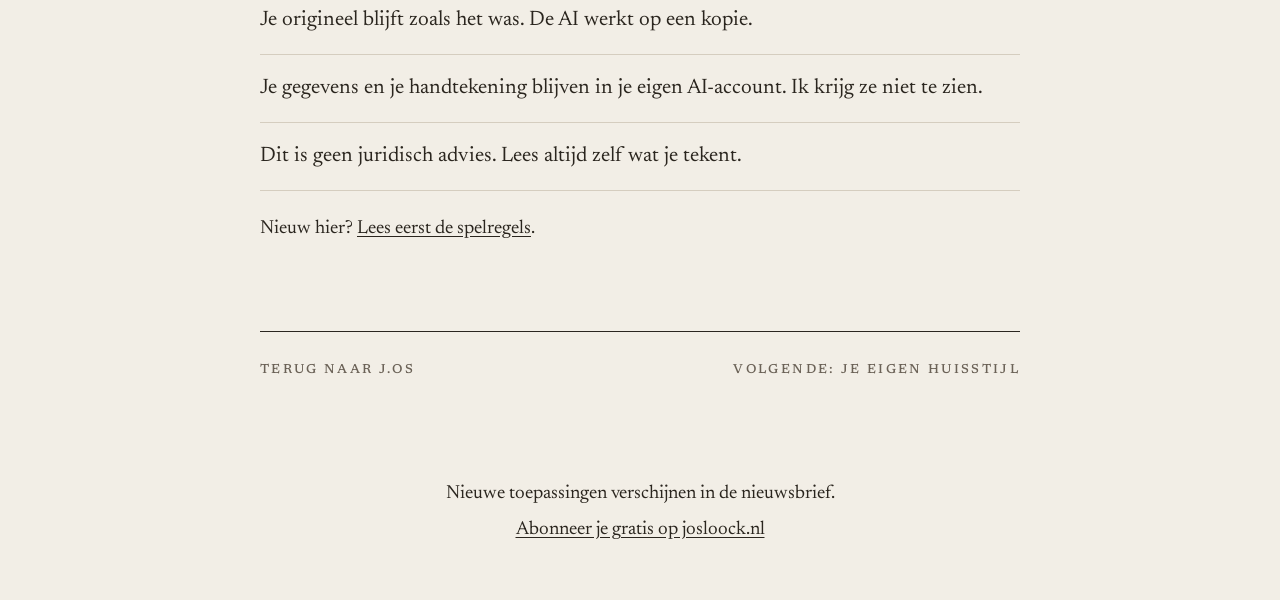
==== commit 376c74ba: "Toepassingspagina's: alleen een titel en een belofte bovenaan De extra alinea en de regel met bestan" ====
--- a/documenten-invullen/index.html
+++ b/documenten-invullen/index.html
@@ -30,11 +30,6 @@
 <div class="intro">
 <h1>Documenten invullen</h1>
 <p class="lede">Een document volledig voor je invullen en laten tekenen.</p>
-<p class="more">Je krijgt het ingevuld en ondertekend terug, met een kort rapport: wat is ingevuld, wat jij nog moet invullen en waar je op moet letten voordat je tekent.</p>
-<ul class="meta caps">
-<li>Word en PDF</li>
-<li>Werkt met Claude</li>
-</ul>
 </div>
 </header>
 
